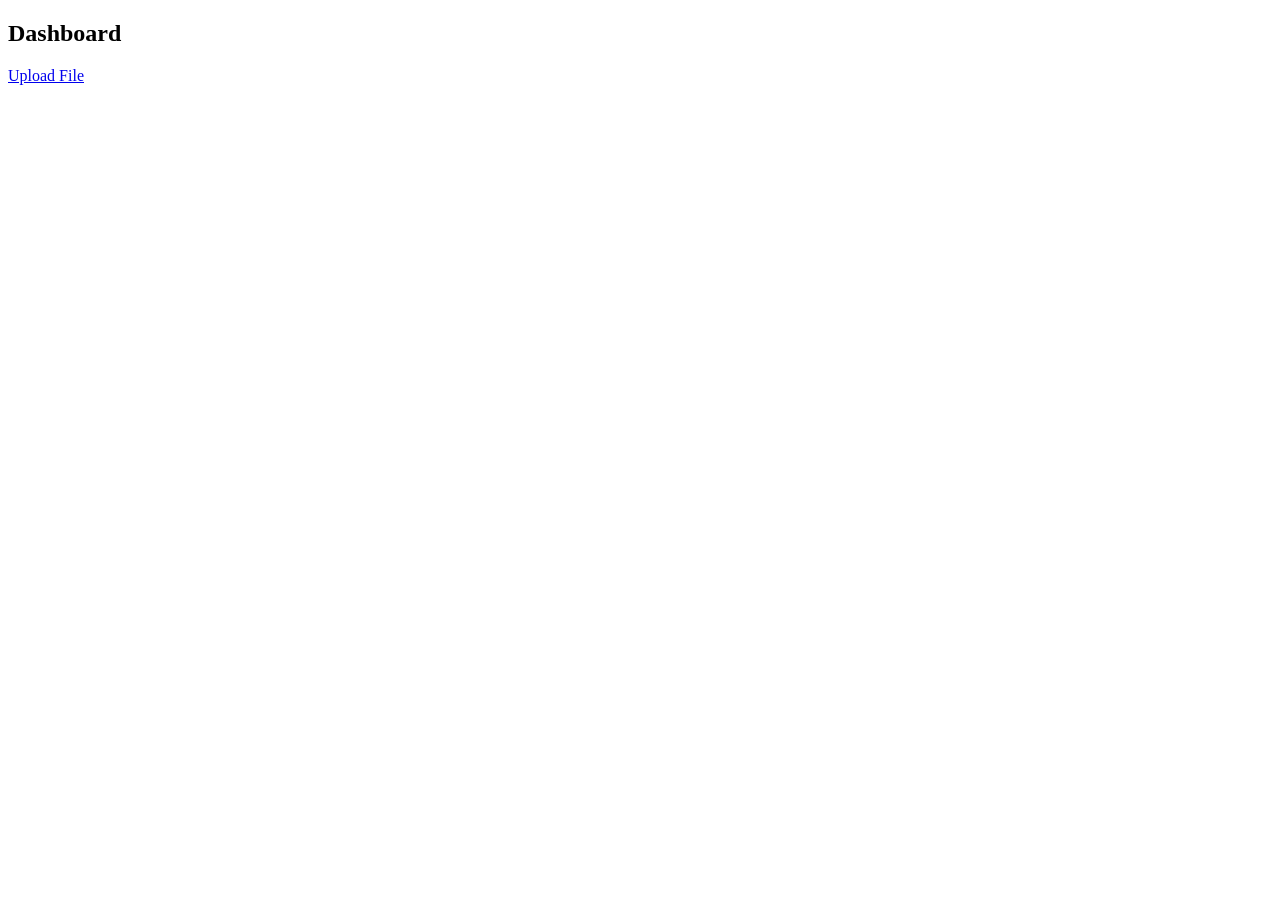
==== frontend/dashboard.html @ 3aaebff3 "Create dashboard.html" ====
<!DOCTYPE html>
<html>
<head>
    <title>Dashboard</title>
    <link rel="stylesheet" href="style.css">
</head>
<body>
    <h2>Dashboard</h2>
    <a href="upload.html">Upload File</a>
</body>
</html>
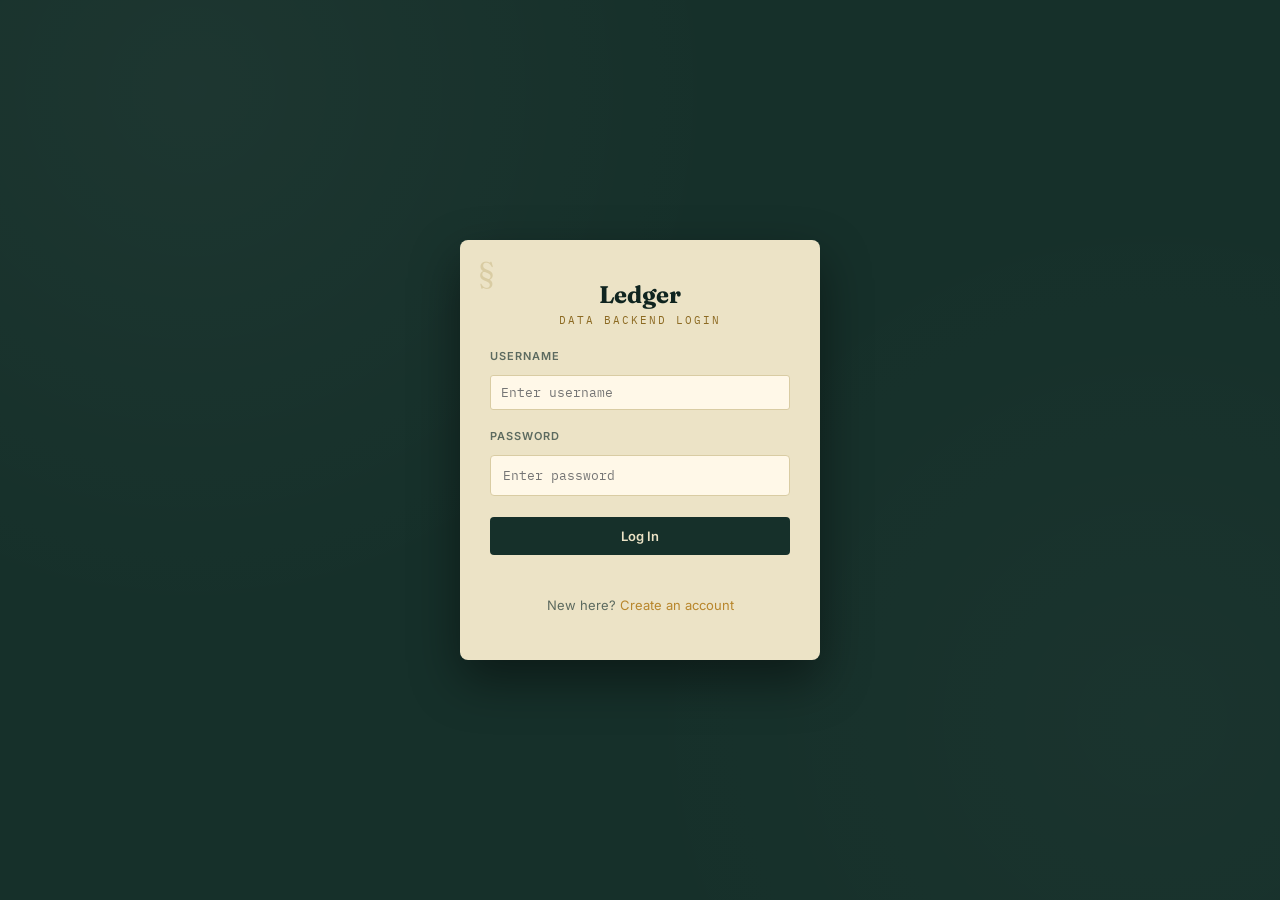
==== commit ea26ae0f: "Initial commit" ====
--- a/frontend/dashboard.html
+++ b/frontend/dashboard.html
@@ -1,11 +1,50 @@
 <!DOCTYPE html>
-<html>
+<html lang="en">
 <head>
-    <title>Dashboard</title>
-    <link rel="stylesheet" href="style.css">
+<meta charset="UTF-8">
+<meta name="viewport" content="width=device-width, initial-scale=1.0">
+<title>Ledger — Dashboard</title>
+<link rel="preconnect" href="https://fonts.googleapis.com">
+<link href="https://fonts.googleapis.com/css2?family=Fraunces:ital,opsz,wght@0,9..144,400;0,9..144,600;0,9..144,700&family=Inter:wght@400;500;600&family=IBM+Plex+Mono:wght@400;500;600&display=swap" rel="stylesheet">
+<link rel="stylesheet" href="style.css">
 </head>
-<body>
-    <h2>Dashboard</h2>
-    <a href="upload.html">Upload File</a>
+<body onload="initDashboard()">
+
+<header class="topbar">
+  <div class="wordmark">LEDGER <span>// data backend</span></div>
+  <div class="topbar-right">
+    <div id="statusStamp" class="stamp">checking…</div>
+    <button class="logout-btn" onclick="logout()">Log out</button>
+  </div>
+</header>
+
+<div class="app-shell">
+  <nav class="sidenav">
+    <a href="dashboard.html" class="active">Dashboard</a>
+    <a href="crud.html">Ledger / CRUD</a>
+  </nav>
+
+  <main class="main">
+    <h1 class="page-title">Dashboard</h1>
+    <p class="page-sub">Overview and data upload</p>
+
+    <div class="card">
+      <h2><em>01</em>Summary</h2>
+      <div id="summaryBox"><p class="hint">Loading…</p></div>
+    </div>
+
+    <div class="card">
+      <h2><em>02</em>Upload CSV</h2>
+      <label for="csvFile">Choose file</label>
+      <input type="file" id="csvFile" accept=".csv">
+      <button class="btn-gold" onclick="dashboardUpload()">Open ledger with this file</button>
+      <p class="hint" id="uploadStatus"></p>
+      <p class="hint">This replaces the current ledger. Head to <a href="crud.html">Ledger / CRUD</a> afterwards to view and edit records.</p>
+    </div>
+  </main>
+</div>
+
+<div class="toast" id="toast"></div>
+<script src="script.js"></script>
 </body>
 </html>
--- a/frontend/style.css
+++ b/frontend/style.css
@@ -0,0 +1,328 @@
+/* ============================================================
+   LEDGER — shared theme for AI Digital Analyzer frontend
+   ============================================================ */
+
+:root{
+  --ink: #16302A;
+  --ink-deep: #0F241F;
+  --paper: #ECE3C6;
+  --paper-shadow: #D9CCA3;
+  --rule-red: #8B3A2B;
+  --gold: #B8862B;
+  --gold-dim: #8C6A22;
+  --teal: #3F6659;
+  --text: #1F2A22;
+  --text-dim: #5C6A5F;
+  --danger: #8B3A2B;
+  --ok-green: #2E5C3E;
+}
+
+*{ box-sizing:border-box; }
+html,body{ margin:0; padding:0; }
+body{
+  background: var(--ink);
+  background-image:
+    radial-gradient(circle at 15% 10%, rgba(255,255,255,0.03), transparent 40%),
+    radial-gradient(circle at 90% 80%, rgba(255,255,255,0.02), transparent 40%);
+  color: var(--text);
+  font-family: 'Inter', sans-serif;
+  min-height: 100vh;
+}
+::selection{ background: var(--gold); color: var(--ink-deep); }
+
+a{ color: var(--gold); text-decoration:none; }
+a:hover{ text-decoration:underline; }
+
+/* ---------- Auth pages (login / register) ---------- */
+.auth-page{
+  display:flex;
+  align-items:center;
+  justify-content:center;
+  min-height:100vh;
+  padding: 20px;
+}
+.auth-card{
+  background: var(--paper);
+  border-radius: 8px;
+  box-shadow: 0 20px 50px rgba(0,0,0,0.45);
+  width: 100%;
+  max-width: 360px;
+  padding: 34px 30px;
+  text-align:center;
+  position:relative;
+}
+.auth-card::before{
+  content:"§";
+  font-family:'Fraunces', serif;
+  font-size: 30px;
+  color: var(--paper-shadow);
+  position:absolute;
+  top: 14px; left: 18px;
+}
+.auth-card h2{
+  font-family:'Fraunces', serif;
+  font-weight: 700;
+  font-size: 24px;
+  margin: 6px 0 4px;
+  color: var(--ink-deep);
+}
+.auth-card .subtitle{
+  font-family:'IBM Plex Mono', monospace;
+  font-size: 11px;
+  letter-spacing: 2px;
+  text-transform: uppercase;
+  color: var(--gold-dim);
+  margin-bottom: 22px;
+  display:block;
+}
+.auth-card input{
+  width:100%;
+  padding: 11px 12px;
+  margin: 7px 0;
+  border: 1px solid var(--paper-shadow);
+  background: #fff8e8;
+  border-radius: 4px;
+  font-family: 'IBM Plex Mono', monospace;
+  font-size: 13px;
+  color: var(--text);
+}
+.auth-card input:focus{
+  outline: 2px solid var(--teal);
+  outline-offset: 1px;
+}
+.auth-card button{
+  width:100%;
+  margin-top: 14px;
+  padding: 11px;
+  background: var(--ink);
+  color: var(--paper);
+  border:none;
+  border-radius: 4px;
+  font-weight:600;
+  font-size: 13px;
+  cursor:pointer;
+  transition: background 0.15s ease;
+}
+.auth-card button:hover{ background: var(--ink-deep); }
+.auth-card p{ font-size: 13px; color: var(--text-dim); margin-top: 16px; }
+#msg{
+  font-family:'IBM Plex Mono', monospace;
+  font-size: 12px;
+  color: var(--rule-red);
+  min-height: 16px;
+  margin-top: 10px;
+}
+
+/* ---------- App shell (dashboard / crud) ---------- */
+header.topbar{
+  display:flex;
+  align-items:center;
+  justify-content:space-between;
+  padding: 20px 32px;
+  border-bottom: 1px solid rgba(255,255,255,0.08);
+}
+.wordmark{
+  font-family:'Fraunces', serif;
+  font-weight:700;
+  font-size: 24px;
+  color: var(--paper);
+  display:flex;
+  align-items:baseline;
+  gap:10px;
+}
+.wordmark span{
+  font-family:'IBM Plex Mono', monospace;
+  font-size: 11px;
+  font-weight:500;
+  color: var(--gold);
+  letter-spacing: 2px;
+  text-transform: uppercase;
+}
+.topbar-right{ display:flex; align-items:center; gap:14px; }
+.stamp{
+  font-family:'IBM Plex Mono', monospace;
+  font-size: 10.5px;
+  letter-spacing: 1.5px;
+  text-transform: uppercase;
+  font-weight: 600;
+  padding: 6px 12px;
+  border: 2px solid var(--danger);
+  color: #E8A796;
+  border-radius: 3px;
+  transform: rotate(-3deg);
+  background: rgba(139,58,43,0.12);
+}
+.stamp.live{ border-color: var(--ok-green); color: #7ED3A0; background: rgba(46,92,62,0.15); }
+.logout-btn{
+  font-family:'Inter', sans-serif;
+  font-size: 12px;
+  font-weight:600;
+  color: var(--paper);
+  background: transparent;
+  border: 1px solid rgba(255,255,255,0.25);
+  padding: 7px 13px;
+  border-radius: 3px;
+  cursor:pointer;
+}
+.logout-btn:hover{ background: rgba(255,255,255,0.08); }
+
+.app-shell{
+  display:grid;
+  grid-template-columns: 210px 1fr;
+  min-height: calc(100vh - 73px);
+}
+@media (max-width: 780px){ .app-shell{ grid-template-columns: 1fr; } }
+
+.sidenav{ padding: 26px 16px; border-right: 1px solid rgba(255,255,255,0.08); }
+.sidenav a{
+  display:block;
+  font-family:'Inter', sans-serif;
+  font-size: 13px;
+  font-weight: 600;
+  color: var(--paper);
+  opacity: 0.75;
+  padding: 11px 14px;
+  border-radius: 4px;
+  margin-bottom: 4px;
+}
+.sidenav a:hover{ background: rgba(255,255,255,0.06); text-decoration:none; opacity:1; }
+.sidenav a.active{ background: var(--gold); color: var(--ink-deep); opacity:1; }
+
+.main{ padding: 30px 34px 60px; }
+.page-title{
+  font-family:'Fraunces', serif;
+  font-size: 26px;
+  font-weight:600;
+  color: var(--paper);
+  margin: 0 0 6px;
+}
+.page-sub{
+  font-family:'IBM Plex Mono', monospace;
+  font-size: 12px;
+  color: rgba(236,227,198,0.55);
+  margin: 0 0 26px;
+}
+
+/* ---------- Cards ---------- */
+.card{
+  background: var(--paper);
+  border-radius: 6px;
+  box-shadow: 0 10px 30px rgba(0,0,0,0.35);
+  padding: 22px;
+  margin-bottom: 20px;
+}
+.card h2{
+  font-family:'Fraunces', serif;
+  font-size: 16px;
+  font-weight: 600;
+  margin: 0 0 14px;
+  padding-bottom: 10px;
+  border-bottom: 1px solid var(--paper-shadow);
+  color: var(--ink-deep);
+}
+.card h2 em{
+  font-style: normal;
+  color: var(--gold-dim);
+  font-family:'IBM Plex Mono', monospace;
+  font-size: 11px;
+  letter-spacing: 1.5px;
+  text-transform: uppercase;
+  margin-right: 8px;
+}
+.card-grid{ display:grid; grid-template-columns: repeat(auto-fit, minmax(220px,1fr)); gap: 20px; }
+
+label{
+  display:block;
+  font-size: 11px;
+  font-weight: 600;
+  text-transform: uppercase;
+  letter-spacing: 1px;
+  color: var(--text-dim);
+  margin: 12px 0 5px;
+}
+label:first-of-type{ margin-top:0; }
+
+input[type=text], input[type=number], input[type=file], select{
+  width:100%;
+  padding: 8px 10px;
+  border: 1px solid var(--paper-shadow);
+  background: #fff8e8;
+  border-radius: 3px;
+  font-family: 'IBM Plex Mono', monospace;
+  font-size: 13px;
+  color: var(--text);
+}
+input:focus, select:focus{ outline: 2px solid var(--teal); outline-offset: 1px; }
+
+button{
+  font-family:'Inter', sans-serif;
+  font-size: 13px;
+  font-weight: 600;
+  border: none;
+  border-radius: 3px;
+  padding: 9px 14px;
+  cursor: pointer;
+}
+.btn-primary{ background: var(--ink); color: var(--paper); width:100%; margin-top:14px; }
+.btn-primary:hover{ background: var(--ink-deep); }
+.btn-gold{ background: var(--gold); color: var(--ink-deep); width:100%; margin-top:14px; }
+.btn-gold:hover{ background: var(--gold-dim); }
+.btn-ghost{ background: transparent; color: var(--teal); border: 1px solid var(--teal); width:100%; margin-top:8px; }
+.btn-small{ padding: 4px 9px; font-size: 11px; }
+.btn-void{ background: transparent; color: var(--danger); border: 1.5px dashed var(--danger); }
+.btn-void:hover{ background: rgba(139,58,43,0.08); }
+.hint{ font-size:12px; color: var(--text-dim); margin-top:8px; line-height:1.5; }
+
+.stat-strip{ display:grid; grid-template-columns: repeat(auto-fit, minmax(140px,1fr)); gap:14px; }
+.stat-tile{
+  background: rgba(63,102,89,0.06);
+  border: 1px solid var(--paper-shadow);
+  border-radius: 5px;
+  padding: 14px 16px;
+}
+.stat-tile .num{ font-family:'Fraunces', serif; font-size: 26px; font-weight:700; color: var(--ink-deep); }
+.stat-tile .label{ font-family:'IBM Plex Mono', monospace; font-size: 10.5px; text-transform:uppercase; letter-spacing:1px; color: var(--text-dim); margin-top:2px; }
+
+/* ---------- Ledger table (CRUD page) ---------- */
+.ledger{ background: var(--paper); border-radius: 6px; box-shadow: 0 10px 30px rgba(0,0,0,0.35); overflow:hidden; }
+.ledger-head{ display:flex; align-items:center; justify-content:space-between; padding: 18px 22px 14px; border-bottom: 1px solid var(--paper-shadow); }
+.ledger-head h1{ font-family:'Fraunces', serif; font-size: 19px; font-weight: 600; margin:0; color: var(--ink-deep); }
+.ledger-head .meta{ font-family:'IBM Plex Mono', monospace; font-size: 11px; color: var(--text-dim); }
+
+.table-wrap{ position:relative; overflow-x:auto; }
+table{ width:100%; border-collapse: collapse; font-family: 'IBM Plex Mono', monospace; font-size: 13px; }
+thead th{ text-align:left; font-family:'Inter', sans-serif; font-size: 10.5px; font-weight: 700; text-transform: uppercase; letter-spacing: 1px; color: var(--text-dim); padding: 10px 14px; border-bottom: 2px solid var(--ink); white-space: nowrap; }
+th.margin-col, td.margin-col{ width: 46px; text-align:center; color: var(--rule-red); font-weight:600; border-right: 2px solid var(--rule-red); background: rgba(139,58,43,0.05); }
+tbody td{ padding: 9px 14px; border-bottom: 1px solid var(--paper-shadow); color: var(--text); cursor: text; }
+tbody tr:hover td{ background: rgba(63,102,89,0.06); }
+td.action-col{ text-align:right; white-space:nowrap; }
+
+.empty-state{ padding: 60px 30px; text-align:center; color: var(--text-dim); }
+.empty-state .glyph{ font-family:'Fraunces', serif; font-size: 42px; color: var(--paper-shadow); margin-bottom: 6px; }
+.empty-state p{ font-size: 13px; max-width: 340px; margin: 6px auto 0; line-height:1.6; }
+
+.pager{ display:flex; align-items:center; justify-content:space-between; padding: 14px 22px; border-top: 1px solid var(--paper-shadow); font-family:'IBM Plex Mono', monospace; font-size: 12px; color: var(--text-dim); }
+.pager .controls{ display:flex; gap:8px; }
+.pager button{ background: var(--ink); color: var(--paper); }
+.pager button:disabled{ opacity:0.35; cursor:not-allowed; }
+
+.stats-grid{ display:grid; grid-template-columns: repeat(auto-fill, minmax(120px,1fr)); gap:12px; margin-top:6px; }
+.stat-box{ background: rgba(63,102,89,0.06); border: 1px solid var(--paper-shadow); border-radius:4px; padding: 10px 12px; }
+.stat-box .col-name{ font-size: 10px; text-transform:uppercase; letter-spacing:1px; color: var(--gold-dim); font-weight:700; }
+.stat-box .row{ display:flex; justify-content:space-between; font-family:'IBM Plex Mono', monospace; font-size:12px; margin-top:4px; }
+
+.toast{
+  position: fixed; bottom: 24px; right: 24px;
+  background: var(--ink-deep); color: var(--paper);
+  padding: 12px 18px; border-radius: 4px;
+  font-size: 13px; font-family:'Inter',sans-serif;
+  border-left: 4px solid var(--gold);
+  box-shadow: 0 8px 24px rgba(0,0,0,0.4);
+  opacity:0; transform: translateY(8px);
+  transition: all 0.25s ease;
+  pointer-events:none;
+  max-width: 320px;
+  z-index: 999;
+}
+.toast.show{ opacity:1; transform: translateY(0); }
+.toast.err{ border-left-color: var(--danger); }
